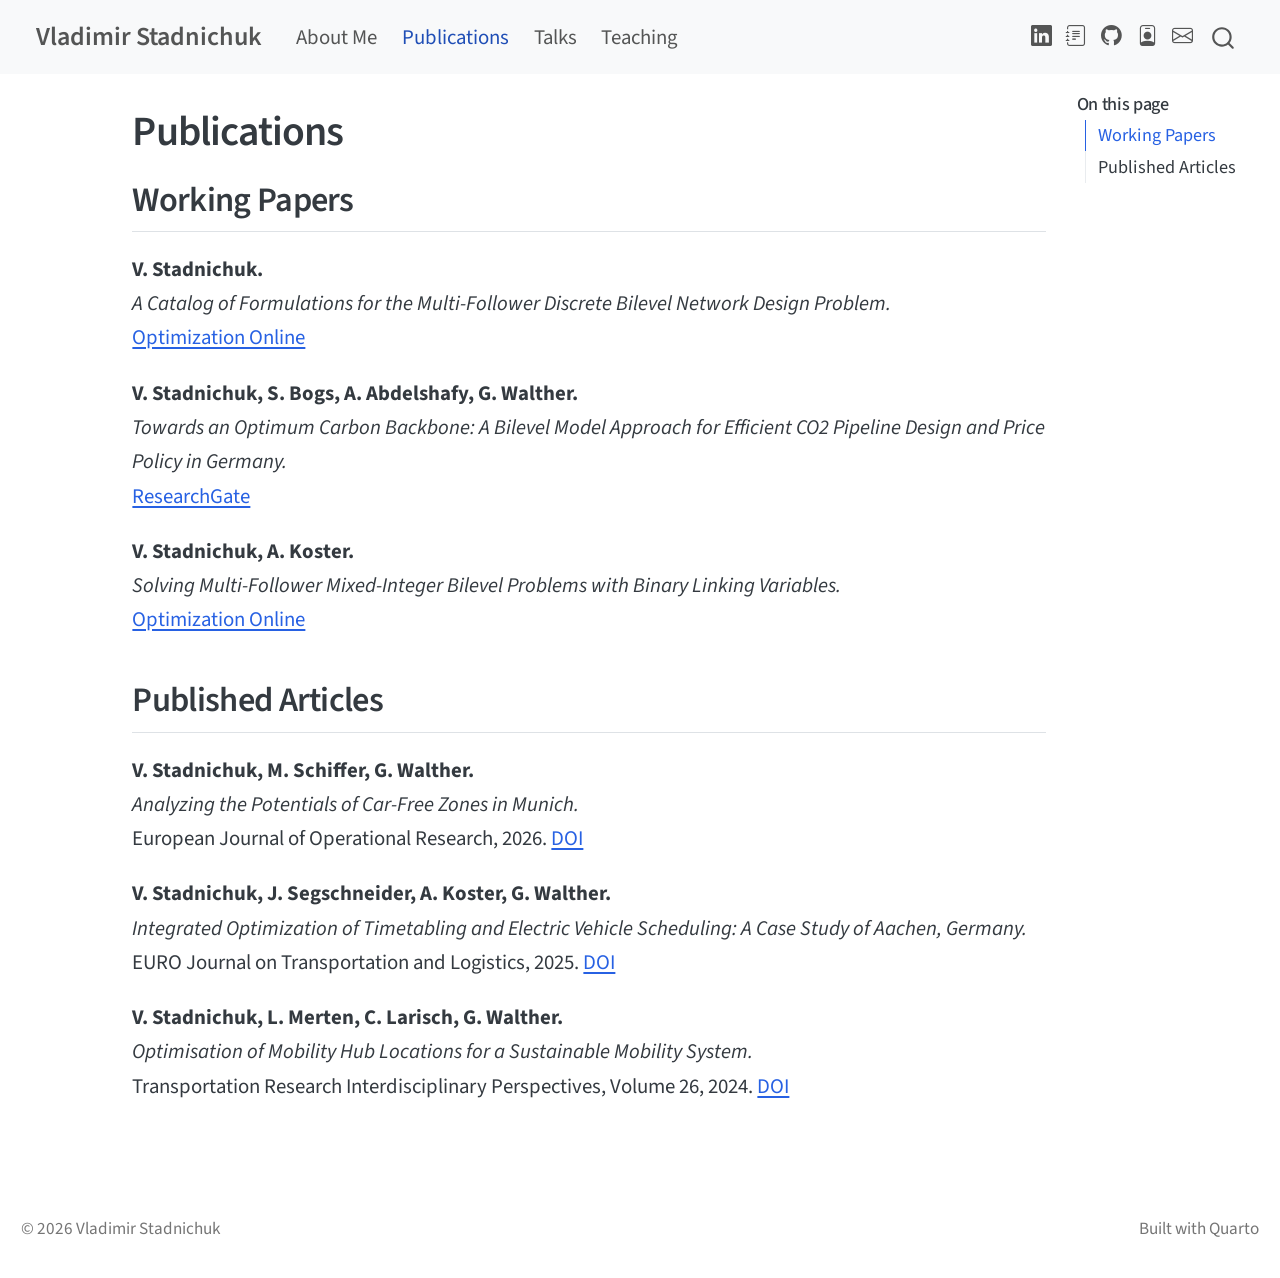
==== docs/publications.html @ 01f08831 "First webpage draft" ====
<!DOCTYPE html>
<html xmlns="http://www.w3.org/1999/xhtml" lang="en" xml:lang="en"><head>

<meta charset="utf-8">
<meta name="generator" content="quarto-1.10.18">

<meta name="viewport" content="width=device-width, initial-scale=1.0, user-scalable=yes">


<title>Publications – Vladimir Stadnichuk</title>
<style>
/* Default styles provided by pandoc.
** See https://pandoc.org/MANUAL.html#variables-for-html for config info.
*/
span.smallcaps{font-variant: small-caps;}
div.columns{display: flex; gap: 1.5em;}
div.column{flex: auto;}
@media screen {
div.columns{gap: min(4vw, 1.5em);}
div.column{overflow-x: auto;}
}
div.hanging-indent{margin-left: 1.5em; text-indent: -1.5em;}
ul.task-list{list-style: none;}
ul.task-list li input[type="checkbox"] {
  width: 0.8em;
  margin: 0 0.8em 0.2em -1em; /* quarto-specific, see https://github.com/quarto-dev/quarto-cli/issues/4556 */ 
  vertical-align: middle;
}
</style>


<script src="site_libs/quarto-nav/quarto-nav.js"></script>
<script src="site_libs/quarto-nav/headroom.min.js"></script>
<script src="site_libs/clipboard/clipboard.min.js"></script>
<script src="site_libs/quarto-search/autocomplete.umd.js"></script>
<script src="site_libs/quarto-search/fuse.min.js"></script>
<script src="site_libs/quarto-search/quarto-search.js"></script>
<meta name="quarto:offset" content="./">
<script src="site_libs/quarto-html/quarto.js" type="module"></script>
<script src="site_libs/quarto-html/tabsets/tabsets.js" type="module"></script>
<script src="site_libs/quarto-html/popper.min.js"></script>
<script src="site_libs/quarto-html/tippy.umd.min.js"></script>
<script src="site_libs/quarto-html/anchor.min.js"></script>
<link href="site_libs/quarto-html/tippy.css" rel="stylesheet">
<link href="site_libs/quarto-html/quarto-syntax-highlighting-64a204ab8560d761af7679ceaba22944.css" rel="stylesheet" id="quarto-text-highlighting-styles">
<script src="site_libs/bootstrap/bootstrap.min.js"></script>
<link href="site_libs/bootstrap/bootstrap-icons.css" rel="stylesheet">
<link href="site_libs/bootstrap/bootstrap-e6b885503b5ebce8d97ba7823f3c7f02.min.css" rel="stylesheet" append-hash="true" id="quarto-bootstrap" data-mode="light">
<script id="quarto-search-options" type="application/json">{
  "location": "navbar",
  "copy-button": false,
  "collapse-after": 3,
  "panel-placement": "end",
  "type": "overlay",
  "limit": 50,
  "keyboard-shortcut": [
    "f",
    "/",
    "s"
  ],
  "show-item-context": false,
  "language": {
    "search-no-results-text": "No results",
    "search-matching-documents-text": "matching documents",
    "search-copy-link-title": "Copy link to search",
    "search-hide-matches-text": "Hide additional matches",
    "search-more-match-text": "more match in this document",
    "search-more-matches-text": "more matches in this document",
    "search-clear-button-title": "Clear",
    "search-text-placeholder": "",
    "search-detached-cancel-button-title": "Cancel",
    "search-submit-button-title": "Submit",
    "search-label": "Search"
  }
}</script>


<link rel="stylesheet" href="styles.css">
</head>

<body class="nav-fixed quarto-light">

<div id="quarto-search-results"></div>
  <header id="quarto-header" class="headroom fixed-top">
    <nav class="navbar navbar-expand-lg " data-bs-theme="dark">
      <div class="navbar-container container-fluid">
      <div class="navbar-brand-container mx-auto">
    <a class="navbar-brand" href="./index.html">
    <span class="navbar-title">Vladimir Stadnichuk</span>
    </a>
  </div>
            <div id="quarto-search" class="" title="Search"></div>
          <button class="navbar-toggler" type="button" data-bs-toggle="collapse" data-bs-target="#navbarCollapse" aria-controls="navbarCollapse" role="menu" aria-expanded="false" aria-label="Toggle navigation" onclick="if (window.quartoToggleHeadroom) { window.quartoToggleHeadroom(); }">
  <span class="navbar-toggler-icon"></span>
</button>
          <div class="collapse navbar-collapse" id="navbarCollapse">
            <ul class="navbar-nav navbar-nav-scroll me-auto">
  <li class="nav-item">
    <a class="nav-link" href="./index.html"> 
<span class="menu-text">About Me</span></a>
  </li>  
  <li class="nav-item">
    <a class="nav-link active" href="./publications.html" aria-current="page"> 
<span class="menu-text">Publications</span></a>
  </li>  
  <li class="nav-item">
    <a class="nav-link" href="./talks.html"> 
<span class="menu-text">Talks</span></a>
  </li>  
  <li class="nav-item">
    <a class="nav-link" href="./teaching.html"> 
<span class="menu-text">Teaching</span></a>
  </li>  
</ul>
          </div> <!-- /navcollapse -->
            <div class="quarto-navbar-tools tools-wide">
    <a href="https://www.linkedin.com/in/v-stadnichuk/" title="" class="quarto-navigation-tool px-1" aria-label="LinkedIn"><i class="bi bi-linkedin"></i></a>
    <a href="https://www.researchgate.net/profile/Vladimir-Stadnichuk-2" title="" class="quarto-navigation-tool px-1" aria-label="ResearchGate"><i class="bi bi-journal-text"></i></a>
    <a href="https://github.com/vstadnichuk/" title="" class="quarto-navigation-tool px-1" aria-label="GitHub"><i class="bi bi-github"></i></a>
    <a href="https://orcid.org/0009-0007-8733-8811" title="" class="quarto-navigation-tool px-1" aria-label="ORCID"><i class="bi bi-person-badge"></i></a>
    <a href="mailto:vladimir.stadnichuk@uni-kassel.de" title="" class="quarto-navigation-tool px-1" aria-label="Email"><i class="bi bi-envelope"></i></a>
</div>
      </div> <!-- /container-fluid -->
    </nav>
</header>
<!-- content -->
<div id="quarto-content" class="quarto-container page-columns page-rows-contents page-layout-article page-navbar">
<!-- sidebar -->
<!-- margin-sidebar -->
    <div id="quarto-margin-sidebar" class="sidebar margin-sidebar">
        <nav id="TOC" role="doc-toc" class="toc-active">
    <h2 id="toc-title">On this page</h2>
   
  <ul>
  <li><a href="#working-papers" id="toc-working-papers" class="nav-link active" data-scroll-target="#working-papers">Working Papers</a></li>
  <li><a href="#published-articles" id="toc-published-articles" class="nav-link" data-scroll-target="#published-articles">Published Articles</a></li>
  </ul>
</nav>
    </div>
<!-- main -->
<main class="content" id="quarto-document-content">

<header id="title-block-header" class="quarto-title-block default">
<div class="quarto-title">
<h1 class="title">Publications</h1>
</div>



<div class="quarto-title-meta">

    
  
    
  </div>
  


</header>


<section id="working-papers" class="level2">
<h2 class="anchored" data-anchor-id="working-papers">Working Papers</h2>
<p><strong>V. Stadnichuk.</strong><br>
<em>A Catalog of Formulations for the Multi-Follower Discrete Bilevel Network Design Problem.</em><br>
<a href="https://optimization-online.org/2026/06/a-catalog-of-formulations-for-the-multi-follower-discrete-bilevel-network-design-problem/">Optimization Online</a></p>
<p><strong>V. Stadnichuk, S. Bogs, A. Abdelshafy, G. Walther.</strong><br>
<em>Towards an Optimum Carbon Backbone: A Bilevel Model Approach for Efficient CO2 Pipeline Design and Price Policy in Germany.</em><br>
<a href="http://dx.doi.org/10.13140/RG.2.2.36717.09445">ResearchGate</a></p>
<p><strong>V. Stadnichuk, A. Koster.</strong><br>
<em>Solving Multi-Follower Mixed-Integer Bilevel Problems with Binary Linking Variables.</em><br>
<a href="https://optimization-online.org/?p=28877">Optimization Online</a></p>
</section>
<section id="published-articles" class="level2">
<h2 class="anchored" data-anchor-id="published-articles">Published Articles</h2>
<p><strong>V. Stadnichuk, M. Schiffer, G. Walther.</strong><br>
<em>Analyzing the Potentials of Car-Free Zones in Munich.</em><br>
European Journal of Operational Research, 2026. <a href="https://doi.org/10.1016/j.ejor.2026.06.032">DOI</a></p>
<p><strong>V. Stadnichuk, J. Segschneider, A. Koster, G. Walther.</strong><br>
<em>Integrated Optimization of Timetabling and Electric Vehicle Scheduling: A Case Study of Aachen, Germany.</em><br>
EURO Journal on Transportation and Logistics, 2025. <a href="https://doi.org/10.1016/j.ejtl.2025.100168">DOI</a></p>
<p><strong>V. Stadnichuk, L. Merten, C. Larisch, G. Walther.</strong><br>
<em>Optimisation of Mobility Hub Locations for a Sustainable Mobility System.</em><br>
Transportation Research Interdisciplinary Perspectives, Volume 26, 2024. <a href="https://doi.org/10.1016/j.trip.2024.101193">DOI</a></p>


</section>

</main> <!-- /main -->
<script id="quarto-html-after-body" type="application/javascript">
  window.document.addEventListener("DOMContentLoaded", function (event) {
    const icon = "";
    const anchorJS = new window.AnchorJS();
    anchorJS.options = {
      placement: 'right',
      icon: icon
    };
    anchorJS.add('.anchored');
    const isCodeAnnotation = (el) => {
      for (const clz of el.classList) {
        if (clz.startsWith('code-annotation-')) {                     
          return true;
        }
      }
      return false;
    }
    const onCopySuccess = function(e) {
      // button target
      const button = e.trigger;
      // don't keep focus
      button.blur();
      // flash "checked"
      button.classList.add('code-copy-button-checked');
      var currentTitle = button.getAttribute("title");
      button.setAttribute("title", "Copied!");
      let tooltip;
      if (window.bootstrap) {
        button.setAttribute("data-bs-toggle", "tooltip");
        button.setAttribute("data-bs-placement", "left");
        button.setAttribute("data-bs-title", "Copied!");
        tooltip = new bootstrap.Tooltip(button, 
          { trigger: "manual", 
            customClass: "code-copy-button-tooltip",
            offset: [0, -8]});
        tooltip.show();    
      }
      setTimeout(function() {
        if (tooltip) {
          tooltip.hide();
          button.removeAttribute("data-bs-title");
          button.removeAttribute("data-bs-toggle");
          button.removeAttribute("data-bs-placement");
        }
        button.setAttribute("title", currentTitle);
        button.classList.remove('code-copy-button-checked');
      }, 1000);
      // clear code selection
      e.clearSelection();
    }
    const getTextToCopy = function(trigger) {
      const outerScaffold = trigger.parentElement.cloneNode(true);
      const codeEl = outerScaffold.querySelector('code');
      for (const childEl of codeEl.children) {
        if (isCodeAnnotation(childEl)) {
          childEl.remove();
        }
      }
      return codeEl.innerText;
    }
    const clipboard = new window.ClipboardJS('.code-copy-button:not([data-in-quarto-modal])', {
      text: getTextToCopy
    });
    clipboard.on('success', onCopySuccess);
    if (window.document.getElementById('quarto-embedded-source-code-modal')) {
      const clipboardModal = new window.ClipboardJS('.code-copy-button[data-in-quarto-modal]', {
        text: getTextToCopy,
        container: window.document.getElementById('quarto-embedded-source-code-modal')
      });
      clipboardModal.on('success', onCopySuccess);
    }
      var localhostRegex = new RegExp(/^(?:http|https):\/\/localhost\:?[0-9]*\//);
      var mailtoRegex = new RegExp(/^mailto:/);
        var filterRegex = new RegExp('/' + window.location.host + '/');
      var isInternal = (href) => {
          return filterRegex.test(href) || localhostRegex.test(href) || mailtoRegex.test(href);
      }
      // Inspect non-navigation links and adorn them if external
     var links = window.document.querySelectorAll('a[href]:not(.nav-link):not(.navbar-brand):not(.toc-action):not(.sidebar-link):not(.sidebar-item-toggle):not(.pagination-link):not(.no-external):not([aria-hidden]):not(.dropdown-item):not(.quarto-navigation-tool):not(.about-link)');
      for (var i=0; i<links.length; i++) {
        const link = links[i];
        if (!isInternal(link.href)) {
          // undo the damage that might have been done by quarto-nav.js in the case of
          // links that we want to consider external
          if (link.dataset.originalHref !== undefined) {
            link.href = link.dataset.originalHref;
          }
        }
      }
    function tippyHover(el, contentFn, onTriggerFn, onUntriggerFn) {
      const config = {
        allowHTML: true,
        maxWidth: 500,
        delay: 100,
        arrow: false,
        appendTo: function(el) {
            return el.parentElement;
        },
        interactive: true,
        interactiveBorder: 10,
        theme: 'quarto',
        placement: 'bottom-start',
      };
      if (contentFn) {
        config.content = contentFn;
      }
      if (onTriggerFn) {
        config.onTrigger = onTriggerFn;
      }
      if (onUntriggerFn) {
        config.onUntrigger = onUntriggerFn;
      }
      window.tippy(el, config); 
    }
    const noterefs = window.document.querySelectorAll('a[role="doc-noteref"]');
    for (var i=0; i<noterefs.length; i++) {
      const ref = noterefs[i];
      tippyHover(ref, function() {
        // use id or data attribute instead here
        let href = ref.getAttribute('data-footnote-href') || ref.getAttribute('href');
        try { href = new URL(href).hash; } catch {}
        const id = href.replace(/^#\/?/, "");
        const note = window.document.getElementById(id);
        if (note) {
          return note.innerHTML;
        } else {
          return "";
        }
      });
    }
    const xrefs = window.document.querySelectorAll('a.quarto-xref');
    const processXRef = (id, note) => {
      // Strip column container classes
      const stripColumnClz = (el) => {
        el.classList.remove("page-full", "page-columns");
        if (el.children) {
          for (const child of el.children) {
            stripColumnClz(child);
          }
        }
      }
      stripColumnClz(note)
      if (id === null || id.startsWith('sec-')) {
        // Special case sections, only their first couple elements
        const container = document.createElement("div");
        if (note.children && note.children.length > 2) {
          container.appendChild(note.children[0].cloneNode(true));
          for (let i = 1; i < note.children.length; i++) {
            const child = note.children[i];
            if (child.tagName === "P" && child.innerText === "") {
              continue;
            } else {
              container.appendChild(child.cloneNode(true));
              break;
            }
          }
          if (window.Quarto?.typesetMath) {
            window.Quarto.typesetMath(container);
          }
          return container.innerHTML
        } else {
          if (window.Quarto?.typesetMath) {
            window.Quarto.typesetMath(note);
          }
          return note.innerHTML;
        }
      } else {
        // Remove any anchor links if they are present
        const anchorLink = note.querySelector('a.anchorjs-link');
        if (anchorLink) {
          anchorLink.remove();
        }
        if (window.Quarto?.typesetMath) {
          window.Quarto.typesetMath(note);
        }
        if (note.classList.contains("callout")) {
          return note.outerHTML;
        } else {
          return note.innerHTML;
        }
      }
    }
    for (var i=0; i<xrefs.length; i++) {
      const xref = xrefs[i];
      tippyHover(xref, undefined, function(instance) {
        instance.disable();
        let url = xref.getAttribute('href');
        let hash = undefined; 
        if (url.startsWith('#')) {
          hash = url;
        } else {
          try { hash = new URL(url).hash; } catch {}
        }
        if (hash) {
          const id = hash.replace(/^#\/?/, "");
          const note = window.document.getElementById(id);
          if (note !== null) {
            try {
              const html = processXRef(id, note.cloneNode(true));
              instance.setContent(html);
            } finally {
              instance.enable();
              instance.show();
            }
          } else {
            // See if we can fetch this
            fetch(url.split('#')[0])
            .then(res => res.text())
            .then(html => {
              const parser = new DOMParser();
              const htmlDoc = parser.parseFromString(html, "text/html");
              const note = htmlDoc.getElementById(id);
              if (note !== null) {
                const html = processXRef(id, note);
                instance.setContent(html);
              } 
            }).finally(() => {
              instance.enable();
              instance.show();
            });
          }
        } else {
          // See if we can fetch a full url (with no hash to target)
          // This is a special case and we should probably do some content thinning / targeting
          fetch(url)
          .then(res => res.text())
          .then(html => {
            const parser = new DOMParser();
            const htmlDoc = parser.parseFromString(html, "text/html");
            const note = htmlDoc.querySelector('main.content');
            if (note !== null) {
              // This should only happen for chapter cross references
              // (since there is no id in the URL)
              // remove the first header
              if (note.children.length > 0 && note.children[0].tagName === "HEADER") {
                note.children[0].remove();
              }
              const html = processXRef(null, note);
              instance.setContent(html);
            } 
          }).finally(() => {
            instance.enable();
            instance.show();
          });
        }
      }, function(instance) {
      });
    }
        let selectedAnnoteEl;
        const selectorForAnnotation = ( cell, annotation) => {
          let cellAttr = 'data-code-cell="' + cell + '"';
          let lineAttr = 'data-code-annotation="' +  annotation + '"';
          const selector = 'span[' + cellAttr + '][' + lineAttr + ']';
          return selector;
        }
        const selectCodeLines = (annoteEl) => {
          const doc = window.document;
          const targetCell = annoteEl.getAttribute("data-target-cell");
          const targetAnnotation = annoteEl.getAttribute("data-target-annotation");
          const annoteSpan = window.document.querySelector(selectorForAnnotation(targetCell, targetAnnotation));
          const lines = annoteSpan.getAttribute("data-code-lines").split(",");
          const lineIds = lines.map((line) => {
            return targetCell + "-" + line;
          })
          let top = null;
          let height = null;
          let parent = null;
          if (lineIds.length > 0) {
              //compute the position of the single el (top and bottom and make a div)
              const el = window.document.getElementById(lineIds[0]);
              top = el.offsetTop;
              height = el.offsetHeight;
              parent = el.parentElement.parentElement;
            if (lineIds.length > 1) {
              const lastEl = window.document.getElementById(lineIds[lineIds.length - 1]);
              const bottom = lastEl.offsetTop + lastEl.offsetHeight;
              height = bottom - top;
            }
            if (top !== null && height !== null && parent !== null) {
              // cook up a div (if necessary) and position it 
              let div = window.document.getElementById("code-annotation-line-highlight");
              if (div === null) {
                div = window.document.createElement("div");
                div.setAttribute("id", "code-annotation-line-highlight");
                div.style.position = 'absolute';
                parent.appendChild(div);
              }
              div.style.top = top - 2 + "px";
              div.style.height = height + 4 + "px";
              div.style.left = 0;
              let gutterDiv = window.document.getElementById("code-annotation-line-highlight-gutter");
              if (gutterDiv === null) {
                gutterDiv = window.document.createElement("div");
                gutterDiv.setAttribute("id", "code-annotation-line-highlight-gutter");
                gutterDiv.style.position = 'absolute';
                const codeCell = window.document.getElementById(targetCell);
                const gutter = codeCell.querySelector('.code-annotation-gutter');
                gutter.appendChild(gutterDiv);
              }
              gutterDiv.style.top = top - 2 + "px";
              gutterDiv.style.height = height + 4 + "px";
            }
            selectedAnnoteEl = annoteEl;
          }
        };
        const unselectCodeLines = () => {
          const elementsIds = ["code-annotation-line-highlight", "code-annotation-line-highlight-gutter"];
          elementsIds.forEach((elId) => {
            const div = window.document.getElementById(elId);
            if (div) {
              div.remove();
            }
          });
          selectedAnnoteEl = undefined;
        };
          // Handle positioning of the toggle
      window.addEventListener(
        "resize",
        throttle(() => {
          elRect = undefined;
          if (selectedAnnoteEl) {
            selectCodeLines(selectedAnnoteEl);
          }
        }, 10)
      );
      function throttle(fn, ms) {
      let throttle = false;
      let timer;
        return (...args) => {
          if(!throttle) { // first call gets through
              fn.apply(this, args);
              throttle = true;
          } else { // all the others get throttled
              if(timer) clearTimeout(timer); // cancel #2
              timer = setTimeout(() => {
                fn.apply(this, args);
                timer = throttle = false;
              }, ms);
          }
        };
      }
        // Attach click handler to the DT
        const annoteDls = window.document.querySelectorAll('dt[data-target-cell]');
        for (const annoteDlNode of annoteDls) {
          annoteDlNode.addEventListener('click', (event) => {
            const clickedEl = event.target;
            if (clickedEl !== selectedAnnoteEl) {
              unselectCodeLines();
              const activeEl = window.document.querySelector('dt[data-target-cell].code-annotation-active');
              if (activeEl) {
                activeEl.classList.remove('code-annotation-active');
              }
              selectCodeLines(clickedEl);
              clickedEl.classList.add('code-annotation-active');
            } else {
              // Unselect the line
              unselectCodeLines();
              clickedEl.classList.remove('code-annotation-active');
            }
          });
        }
    const findCites = (el) => {
      const parentEl = el.parentElement;
      if (parentEl) {
        const cites = parentEl.dataset.cites;
        if (cites) {
          return {
            el,
            cites: cites.split(' ')
          };
        } else {
          return findCites(el.parentElement)
        }
      } else {
        return undefined;
      }
    };
    var bibliorefs = window.document.querySelectorAll('a[role="doc-biblioref"]');
    for (var i=0; i<bibliorefs.length; i++) {
      const ref = bibliorefs[i];
      const citeInfo = findCites(ref);
      if (citeInfo) {
        tippyHover(citeInfo.el, function() {
          var popup = window.document.createElement('div');
          citeInfo.cites.forEach(function(cite) {
            var citeDiv = window.document.createElement('div');
            citeDiv.classList.add('hanging-indent');
            citeDiv.classList.add('csl-entry');
            var biblioDiv = window.document.getElementById('ref-' + cite);
            if (biblioDiv) {
              citeDiv.innerHTML = biblioDiv.innerHTML;
            }
            popup.appendChild(citeDiv);
          });
          return popup.innerHTML;
        });
      }
    }
  });
  </script>
</div> <!-- /content -->
<footer class="footer">
  <div class="nav-footer">
    <div class="nav-footer-left">
<p>© 2026 Vladimir Stadnichuk</p>
</div>   
    <div class="nav-footer-center">
      &nbsp;
    </div>
    <div class="nav-footer-right">
<p>Built with Quarto</p>
</div>
  </div>
</footer>




</body></html>
---- docs/site_libs/quarto-html/tippy.css ----
.tippy-box[data-animation=fade][data-state=hidden]{opacity:0}[data-tippy-root]{max-width:calc(100vw - 10px)}.tippy-box{position:relative;background-color:#333;color:#fff;border-radius:4px;font-size:14px;line-height:1.4;white-space:normal;outline:0;transition-property:transform,visibility,opacity}.tippy-box[data-placement^=top]>.tippy-arrow{bottom:0}.tippy-box[data-placement^=top]>.tippy-arrow:before{bottom:-7px;left:0;border-width:8px 8px 0;border-top-color:initial;transform-origin:center top}.tippy-box[data-placement^=bottom]>.tippy-arrow{top:0}.tippy-box[data-placement^=bottom]>.tippy-arrow:before{top:-7px;left:0;border-width:0 8px 8px;border-bottom-color:initial;transform-origin:center bottom}.tippy-box[data-placement^=left]>.tippy-arrow{right:0}.tippy-box[data-placement^=left]>.tippy-arrow:before{border-width:8px 0 8px 8px;border-left-color:initial;right:-7px;transform-origin:center left}.tippy-box[data-placement^=right]>.tippy-arrow{left:0}.tippy-box[data-placement^=right]>.tippy-arrow:before{left:-7px;border-width:8px 8px 8px 0;border-right-color:initial;transform-origin:center right}.tippy-box[data-inertia][data-state=visible]{transition-timing-function:cubic-bezier(.54,1.5,.38,1.11)}.tippy-arrow{width:16px;height:16px;color:#333}.tippy-arrow:before{content:"";position:absolute;border-color:transparent;border-style:solid}.tippy-content{position:relative;padding:5px 9px;z-index:1}
---- docs/site_libs/quarto-html/quarto-syntax-highlighting-64a204ab8560d761af7679ceaba22944.css ----
/* quarto syntax highlight colors */
:root {
  --quarto-hl-ot-color: #003B4F;
  --quarto-hl-at-color: #657422;
  --quarto-hl-ss-color: #20794D;
  --quarto-hl-an-color: #5E5E5E;
  --quarto-hl-fu-color: #4758AB;
  --quarto-hl-st-color: #20794D;
  --quarto-hl-cf-color: #003B4F;
  --quarto-hl-op-color: #5E5E5E;
  --quarto-hl-er-color: #AD0000;
  --quarto-hl-bn-color: #AD0000;
  --quarto-hl-al-color: #AD0000;
  --quarto-hl-va-color: #111111;
  --quarto-hl-bu-color: inherit;
  --quarto-hl-ex-color: inherit;
  --quarto-hl-pp-color: #AD0000;
  --quarto-hl-in-color: #5E5E5E;
  --quarto-hl-vs-color: #20794D;
  --quarto-hl-wa-color: #5E5E5E;
  --quarto-hl-do-color: #5E5E5E;
  --quarto-hl-im-color: #00769E;
  --quarto-hl-ch-color: #20794D;
  --quarto-hl-dt-color: #AD0000;
  --quarto-hl-fl-color: #AD0000;
  --quarto-hl-co-color: #5E5E5E;
  --quarto-hl-cv-color: #5E5E5E;
  --quarto-hl-cn-color: #8f5902;
  --quarto-hl-sc-color: #5E5E5E;
  --quarto-hl-dv-color: #AD0000;
  --quarto-hl-kw-color: #003B4F;
}

/* other quarto variables */
:root {
  --quarto-font-monospace: SFMono-Regular, Menlo, Monaco, Consolas, "Liberation Mono", "Courier New", monospace;
}

/* syntax highlight based on Pandoc's rules */
pre > code.sourceCode > span {
  color: #003B4F;
}

code.sourceCode > span {
  color: #003B4F;
}

div.sourceCode,
div.sourceCode pre.sourceCode {
  color: #003B4F;
}

/* Normal */
code span {
  color: #003B4F;
}

/* Alert */
code span.al {
  color: #AD0000;
  font-style: inherit;
}

/* Annotation */
code span.an {
  color: #5E5E5E;
  font-style: inherit;
}

/* Attribute */
code span.at {
  color: #657422;
  font-style: inherit;
}

/* BaseN */
code span.bn {
  color: #AD0000;
  font-style: inherit;
}

/* BuiltIn */
code span.bu {
  font-style: inherit;
}

/* ControlFlow */
code span.cf {
  color: #003B4F;
  font-weight: bold;
  font-style: inherit;
}

/* Char */
code span.ch {
  color: #20794D;
  font-style: inherit;
}

/* Constant */
code span.cn {
  color: #8f5902;
  font-style: inherit;
}

/* Comment */
code span.co {
  color: #5E5E5E;
  font-style: inherit;
}

/* CommentVar */
code span.cv {
  color: #5E5E5E;
  font-style: italic;
}

/* Documentation */
code span.do {
  color: #5E5E5E;
  font-style: italic;
}

/* DataType */
code span.dt {
  color: #AD0000;
  font-style: inherit;
}

/* DecVal */
code span.dv {
  color: #AD0000;
  font-style: inherit;
}

/* Error */
code span.er {
  color: #AD0000;
  font-style: inherit;
}

/* Extension */
code span.ex {
  font-style: inherit;
}

/* Float */
code span.fl {
  color: #AD0000;
  font-style: inherit;
}

/* Function */
code span.fu {
  color: #4758AB;
  font-style: inherit;
}

/* Import */
code span.im {
  color: #00769E;
  font-style: inherit;
}

/* Information */
code span.in {
  color: #5E5E5E;
  font-style: inherit;
}

/* Keyword */
code span.kw {
  color: #003B4F;
  font-weight: bold;
  font-style: inherit;
}

/* Operator */
code span.op {
  color: #5E5E5E;
  font-style: inherit;
}

/* Other */
code span.ot {
  color: #003B4F;
  font-style: inherit;
}

/* Preprocessor */
code span.pp {
  color: #AD0000;
  font-style: inherit;
}

/* SpecialChar */
code span.sc {
  color: #5E5E5E;
  font-style: inherit;
}

/* SpecialString */
code span.ss {
  color: #20794D;
  font-style: inherit;
}

/* String */
code span.st {
  color: #20794D;
  font-style: inherit;
}

/* Variable */
code span.va {
  color: #111111;
  font-style: inherit;
}

/* VerbatimString */
code span.vs {
  color: #20794D;
  font-style: inherit;
}

/* Warning */
code span.wa {
  color: #5E5E5E;
  font-style: italic;
}

.prevent-inlining {
  content: "</";
}

/*# sourceMappingURL=9d8d5bb603a83b8298b89080a598c93b.css.map */
---- docs/styles.css ----
/* Keep this file small at first.
   You can gradually customize the site here. */

.navbar-brand {
  font-weight: 600;
}

main {
  line-height: 1.65;
}

h1, h2 {
  letter-spacing: -0.02em;
}

a {
  text-underline-offset: 0.15em;
}
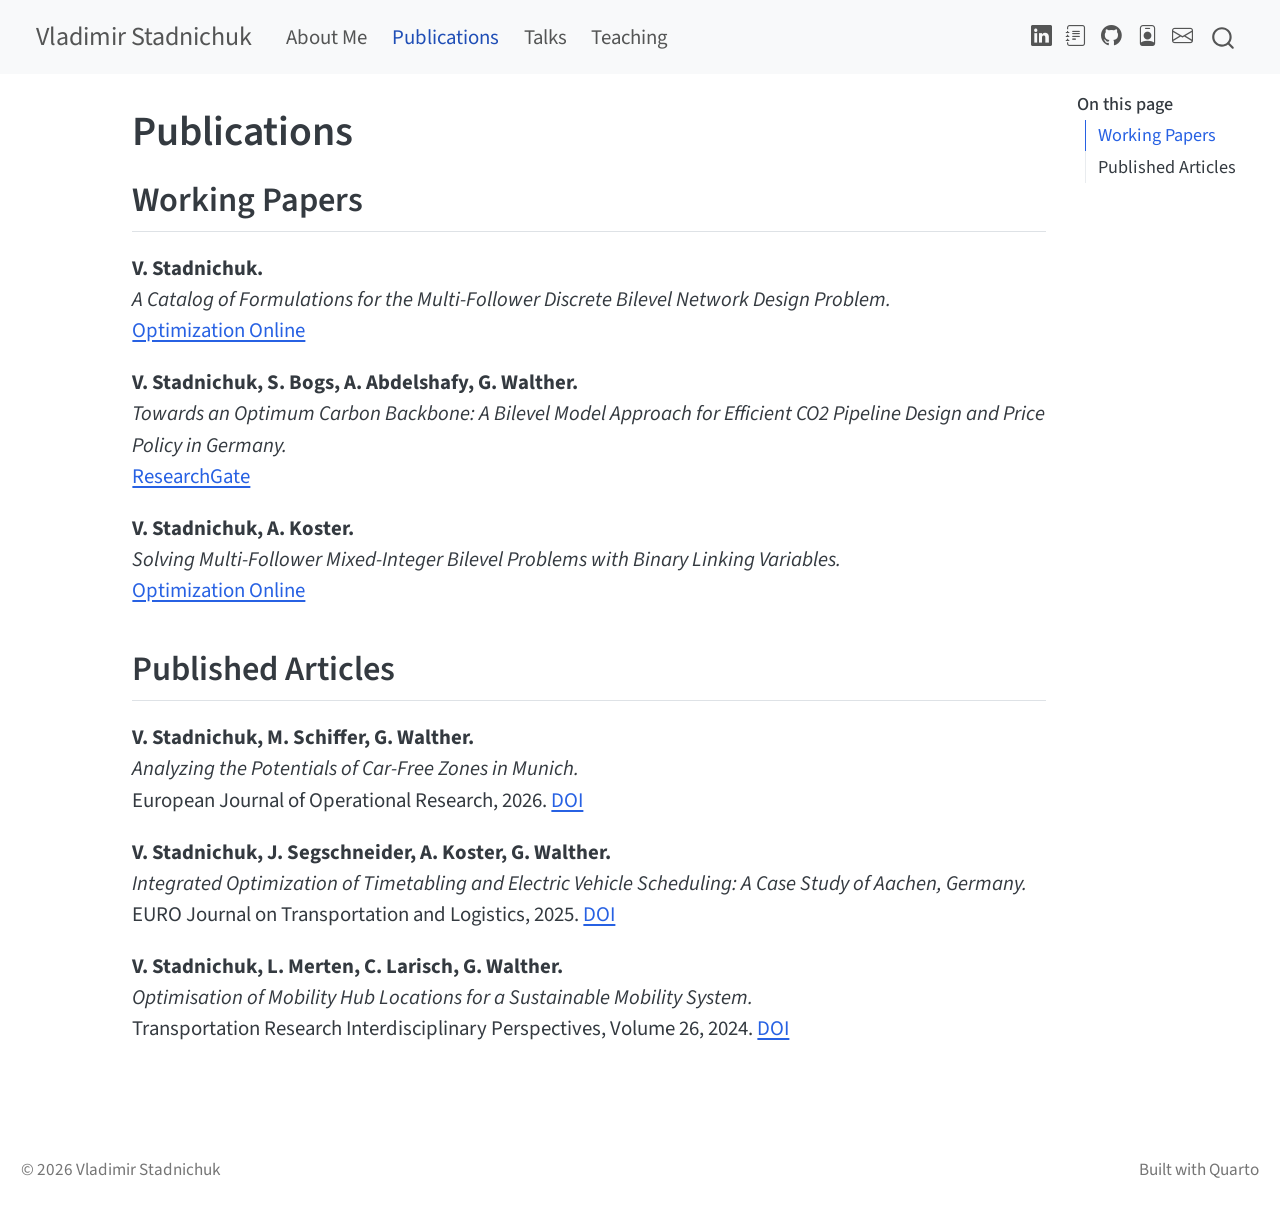
==== commit 85444b25: "Added Photo" ====
--- a/docs/publications.html
+++ b/docs/publications.html
@@ -45,7 +45,7 @@
 <link href="site_libs/quarto-html/quarto-syntax-highlighting-64a204ab8560d761af7679ceaba22944.css" rel="stylesheet" id="quarto-text-highlighting-styles">
 <script src="site_libs/bootstrap/bootstrap.min.js"></script>
 <link href="site_libs/bootstrap/bootstrap-icons.css" rel="stylesheet">
-<link href="site_libs/bootstrap/bootstrap-e6b885503b5ebce8d97ba7823f3c7f02.min.css" rel="stylesheet" append-hash="true" id="quarto-bootstrap" data-mode="light">
+<link href="site_libs/bootstrap/bootstrap-887c37c4f1f5d249d3a517dbd8a683f0.min.css" rel="stylesheet" append-hash="true" id="quarto-bootstrap" data-mode="light">
 <script id="quarto-search-options" type="application/json">{
   "location": "navbar",
   "copy-button": false,
--- a/docs/styles.css
+++ b/docs/styles.css
@@ -1,18 +1,79 @@
-/* Keep this file small at first.
-   You can gradually customize the site here. */
+/* Desktop font size is controlled by:
+   fontsize: 1.3em
+   in _quarto.yml
+*/
 
-.navbar-brand {
-  font-weight: 600;
+
+/* ---------- Profile ---------- */
+
+.profile-grid {
+  display: grid;
+  grid-template-columns: minmax(180px, 260px) minmax(0, 1fr);
+  gap: 3rem;
+  align-items: center;
+  margin-bottom: 2rem;
 }
 
-main {
-  line-height: 1.65;
+.profile-photo {
+  display: flex;
+  justify-content: center;
+  align-items: center;
 }
 
-h1, h2 {
-  letter-spacing: -0.02em;
+.profile-image {
+  width: min(100%, 240px);
+  aspect-ratio: 4 / 5;
+  object-fit: cover;
+  object-position: center;
+  border-radius: 50%;
+  display: block;
 }
 
-a {
-  text-underline-offset: 0.15em;
+.profile-text {
+  min-width: 0;
 }
+
+.profile-text h1 {
+  margin-top: 0;
+}
+
+
+/* ---------- Mobile ---------- */
+
+@media screen and (max-width: 768px) {
+
+  html {
+    font-size: 15px !important;
+  }
+
+  .profile-grid {
+    grid-template-columns: 1fr;
+    gap: 1.5rem;
+  }
+
+  .profile-image {
+    width: min(50vw, 200px);
+  }
+
+  .profile-text h1 {
+    text-align: center;
+  }
+
+  main {
+    line-height: 1.6;
+  }
+}
+
+
+/* ---------- Small phones ---------- */
+
+@media screen and (max-width: 480px) {
+
+  html {
+    font-size: 14px !important;
+  }
+
+  .profile-image {
+    width: min(55vw, 180px);
+  }
+}
